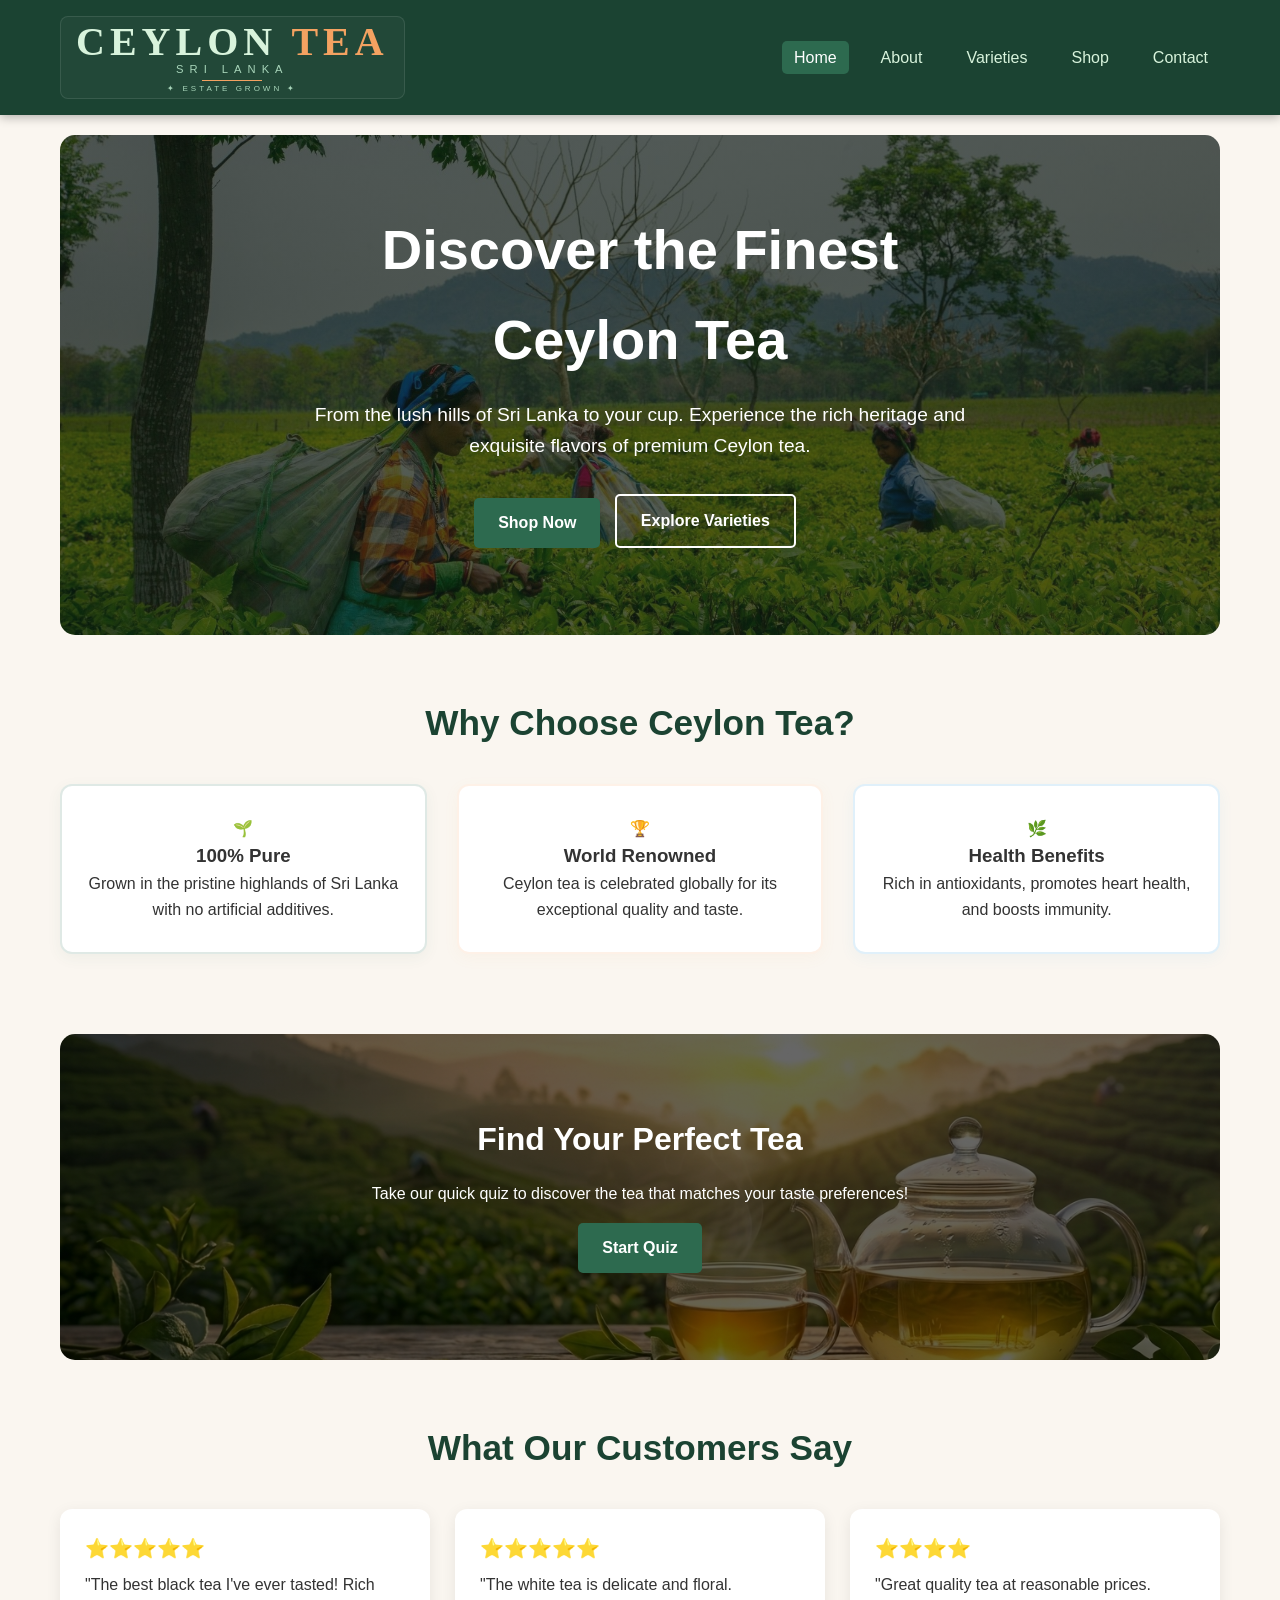
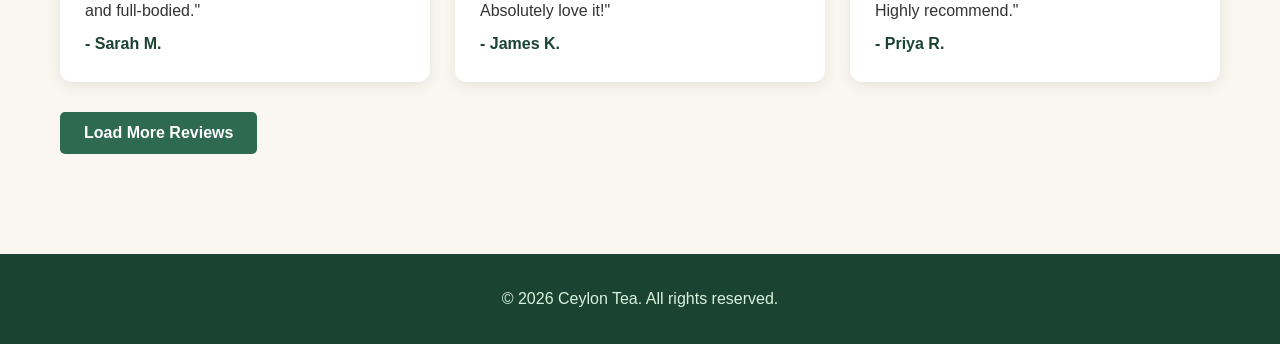
==== index.html @ 25d3103d "Add files via upload" ====
<!doctype html>
<html lang="en">
  <head>
    <meta charset="UTF-8" />
    <meta name="viewport" content="width=device-width, initial-scale=1.0" />
    <title>Ceylon Tea | Taste the Heritage</title>
    <link rel="stylesheet" href="css/style.css" />
  </head>
  <body>
    <header>
      <nav>
        <div class="logo">
          <span class="logo-brand"
            >Ceylon <span class="highlight">Tea</span></span
          >
          <span class="logo-location">Sri Lanka</span>
          <span class="logo-divider"></span>
          <span class="logo-tagline">✦ Estate Grown ✦</span>
        </div>
        <ul>
          <li><a href="index.html" class="active">Home</a></li>
          <li><a href="about.html">About</a></li>
          <li><a href="varieties.html">Varieties</a></li>
          <li><a href="shop.html">Shop</a></li>
          <li><a href="contact.html">Contact</a></li>
        </ul>
        <div class="hamburger" onclick="toggleMenu()">☰</div>
      </nav>
    </header>

    <main>
      <section class="hero">
        <div class="hero-content">
          <h1>Discover the Finest Ceylon Tea</h1>
          <p>
            From the lush hills of Sri Lanka to your cup. Experience the rich
            heritage and exquisite flavors of premium Ceylon tea.
          </p>
          <a href="shop.html" class="btn">Shop Now</a>
          <a href="varieties.html" class="btn btn-secondary"
            >Explore Varieties</a
          >
        </div>
      </section>

      <section class="features">
        <h2>Why Choose Ceylon Tea?</h2>
        <div class="feature-grid">
          <div class="feature-card">
            <span class="emoji">🌱</span>
            <h3>100% Pure</h3>
            <p>
              Grown in the pristine highlands of Sri Lanka with no artificial
              additives.
            </p>
          </div>
          <div class="feature-card">
            <span class="emoji">🏆</span>
            <h3>World Renowned</h3>
            <p>
              Ceylon tea is celebrated globally for its exceptional quality and
              taste.
            </p>
          </div>
          <div class="feature-card">
            <span class="emoji">🌿</span>
            <h3>Health Benefits</h3>
            <p>
              Rich in antioxidants, promotes heart health, and boosts immunity.
            </p>
          </div>
        </div>
      </section>

      <section class="quiz-preview">
        <h2>Find Your Perfect Tea</h2>
        <p>
          Take our quick quiz to discover the tea that matches your taste
          preferences!
        </p>
        <a href="shop.html#quiz" class="btn">Start Quiz</a>
      </section>

      <section class="reviews">
        <h2>What Our Customers Say</h2>
        <div class="review-grid" id="reviewDisplay">
          <div class="review-card">
            <div class="stars">⭐⭐⭐⭐⭐</div>
            <p>"The best black tea I've ever tasted! Rich and full-bodied."</p>
            <h4>- Sarah M.</h4>
          </div>
          <div class="review-card">
            <div class="stars">⭐⭐⭐⭐⭐</div>
            <p>"The white tea is delicate and floral. Absolutely love it!"</p>
            <h4>- James K.</h4>
          </div>
          <div class="review-card">
            <div class="stars">⭐⭐⭐⭐</div>
            <p>"Great quality tea at reasonable prices. Highly recommend."</p>
            <h4>- Priya R.</h4>
          </div>
        </div>
        <button class="btn" onclick="loadMoreReviews()">
          Load More Reviews
        </button>
      </section>
    </main>

    <footer>
      <p>&copy; 2026 Ceylon Tea. All rights reserved.</p>
    </footer>

    <button id="backToTop" title="Back to Top">↑</button>
    <script src="js/script.js"></script>
  </body>
</html>
---- css/style.css ----
/* ===== RESET & BASE ===== */
* { margin: 0; padding: 0; box-sizing: border-box; }
body {
    font-family: 'Segoe UI', Tahoma, Geneva, Verdana, sans-serif;
    line-height: 1.6;
    color: #333;
    background: #faf6f0;
}
a { text-decoration: none; color: #2d6a4f; }
a:hover { color: #1b4332; }
img { max-width: 100%; height: auto; display: block; border-radius: 8px; }

/* ===== HEADER & NAV ===== */
header {
    background: #1b4332;
    color: #fff;
    padding: 1rem 0;
    position: sticky;
    top: 0;
    z-index: 1000;
    box-shadow: 0 2px 10px rgba(0,0,0,0.3);
}
nav {
    display: flex;
    justify-content: space-between;
    align-items: center;
    max-width: 1200px;
    margin: 0 auto;
    padding: 0 20px;
}
nav ul {
    list-style: none;
    display: flex;
}
nav ul li { margin-left: 20px; }
nav ul li a {
    color: #d8f3dc;
    padding: 0.5rem 0.75rem;
    border-radius: 5px;
    transition: background 0.3s;
}
nav ul li a:hover,
nav ul li a.active {
    background: #2d6a4f;
    color: #fff;
}
.hamburger { display: none; font-size: 1.8rem; cursor: pointer; }

/* ===== LOGO ===== */
.logo {
    display: flex;
    flex-direction: column;
    align-items: center;
    text-decoration: none;
    line-height: 1;
    text-align: center;
    padding: 5px 15px;
    border: 1px solid rgba(255,255,255,0.1);
    border-radius: 8px;
    background: rgba(255,255,255,0.03);
}
.logo-brand {
    font-size: 2.5rem;
    font-weight: 900;
    letter-spacing: 5px;
    text-transform: uppercase;
    color: #d8f3dc;
    font-family: 'Georgia', 'Times New Roman', serif;
}
.logo-brand .highlight { color: #f4a261; }
.logo-location {
    font-size: 0.7rem;
    font-weight: 300;
    letter-spacing: 6px;
    text-transform: uppercase;
    color: #a8d5ba;
    margin-top: 2px;
}
.logo-divider {
    display: block;
    width: 60px;
    height: 1px;
    background: #f4a261;
    margin: 5px auto 4px;
}
.logo-tagline {
    font-size: 0.5rem;
    font-weight: 300;
    letter-spacing: 3px;
    text-transform: uppercase;
    color: #a8d5ba;
}

/* ===== BUTTONS ===== */
.btn {
    display: inline-block;
    background: #2d6a4f;
    color: #fff;
    padding: 0.75rem 1.5rem;
    border: none;
    border-radius: 5px;
    cursor: pointer;
    transition: background 0.3s, transform 0.2s;
    font-size: 1rem;
    font-weight: 600;
    position: relative;
    overflow: hidden;
}
.btn:hover { background: #1b4332; transform: translateY(-2px); }
.btn:active::after {
    content: '';
    position: absolute;
    top: 50%;
    left: 50%;
    width: 300px;
    height: 300px;
    background: rgba(255,255,255,0.2);
    border-radius: 50%;
    transform: translate(-50%, -50%);
    transition: width 0.6s, height 0.6s;
}
.btn-secondary {
    background: transparent;
    border: 2px solid #fff;
    color: #fff;
}
.btn-secondary:hover { background: #fff; color: #1b4332; }
.btn-large { padding: 1rem 2.5rem; font-size: 1.2rem; }

/* ===== MAIN CONTENT ===== */
main { max-width: 1200px; margin: 0 auto; padding: 20px; }

/* ===== HERO ===== */
.hero {
    background: linear-gradient(rgba(12, 23, 18, 0.7), rgba(11, 23, 17, 0.7)),
                url('../images/hero-tea.jpg') no-repeat center center/cover;
    color: #fff;
    min-height: 500px;
    display: flex;
    align-items: center;
    justify-content: center;
    text-align: center;
    border-radius: 15px;
    margin-bottom: 40px;
    padding: 40px 20px;
}
.hero-content { max-width: 700px; }
.hero h1 { font-size: 3.5rem; margin-bottom: 1rem; }
.hero p { font-size: 1.2rem; margin-bottom: 2rem; }
.hero .btn { margin: 0 10px 10px 0; }

/* ===== FEATURES ===== */
.features { padding: 20px 0 40px; }
.features h2 { text-align: center; font-size: 2.2rem; margin-bottom: 2rem; color: #1b4332; }
.feature-grid {
    display: grid;
    grid-template-columns: repeat(auto-fit, minmax(250px, 1fr));
    gap: 30px;
}
/* ===== SOFT BORDER COLORS ===== */
.feature-card {
    background: #fff;
    padding: 30px 20px;
    border-radius: 12px;
    box-shadow: 0 4px 15px rgba(0,0,0,0.06);
    text-align: center;
    transition: all 0.3s ease;
    border: 2px solid transparent;
}

.feature-card:nth-child(1) {
    border-color: rgba(45, 106, 79, 0.15);
    box-shadow: 0 4px 15px rgba(45, 106, 79, 0.06);
}

.feature-card:nth-child(2) {
    border-color: rgba(244, 162, 97, 0.15);
    box-shadow: 0 4px 15px rgba(244, 162, 97, 0.06);
}

.feature-card:nth-child(3) {
    border-color: rgba(52, 152, 219, 0.15);
    box-shadow: 0 4px 15px rgba(52, 152, 219, 0.06);
}

.feature-card:hover {
    transform: translateY(-8px);
    box-shadow: 0 8px 30px rgba(0,0,0,0.12);
    border-color: transparent;
}

.feature-card:nth-child(1):hover {
    border-color: #2d6a4f;
    box-shadow: 0 8px 30px rgba(45, 106, 79, 0.15);
}

.feature-card:nth-child(2):hover {
    border-color: #f4a261;
    box-shadow: 0 8px 30px rgba(244, 162, 97, 0.15);
}

.feature-card:nth-child(3):hover {
    border-color: #3498db;
    box-shadow: 0 8px 30px rgba(52, 152, 219, 0.15);
}
/* ===== QUIZ PREVIEW ===== */
.quiz-preview {
    background: linear-gradient(rgba(0,0,0,0.6), rgba(0,0,0,0.6)),
                url('../images/poster.jpg') no-repeat center center/cover;
    color: #fff;
    padding: 80px 40px;
    border-radius: 15px;
    text-align: center;
    margin: 40px 0;
}
.quiz-preview h2 { font-size: 2rem; margin-bottom: 1rem; }
.quiz-preview .btn { margin-top: 1rem; }

/* ===== REVIEWS ===== */
.reviews { padding: 20px 0 40px; }
.reviews h2 { text-align: center; font-size: 2.2rem; margin-bottom: 2rem; color: #1b4332; }
.review-grid {
    display: grid;
    grid-template-columns: repeat(auto-fit, minmax(280px, 1fr));
    gap: 25px;
    margin-bottom: 30px;
}
.review-card {
    background: #fff;
    padding: 25px;
    border-radius: 12px;
    box-shadow: 0 4px 15px rgba(0,0,0,0.08);
}
.review-card .stars { color: #f4a261; font-size: 1.2rem; margin-bottom: 0.5rem; }
.review-card h4 { color: #1b4332; margin-top: 0.5rem; }

/* ===== PAGE HEADER ===== */
.page-header {
    background: linear-gradient(135deg, #1b4332, #2d6a4f);
    color: #fff;
    padding: 50px 30px;
    text-align: center;
    border-radius: 15px;
    margin-bottom: 40px;
}
.page-header h1 { font-size: 2.8rem; margin-bottom: 0.5rem; }

/* ===== ABOUT ===== */
.about-content {
    display: grid;
    grid-template-columns: 1fr 1fr;
    gap: 40px;
    align-items: center;
}
.about-text h2 { color: #1b4332; margin-top: 1.5rem; margin-bottom: 0.5rem; }
.about-text ul { padding-left: 20px; margin: 1rem 0; }
.about-text ul li { margin-bottom: 0.5rem; }

/* ===== VARIETIES ===== */
.varieties-grid {
    display: grid;
    grid-template-columns: repeat(auto-fit, minmax(250px, 1fr));
    gap: 30px;
}
.variety-card {
    background: #fff;
    padding: 25px;
    border-radius: 12px;
    box-shadow: 0 4px 15px rgba(0,0,0,0.08);
    text-align: center;
    transition: transform 0.3s;
}
.variety-card:hover { transform: translateY(-10px) scale(1.02); box-shadow: 0 8px 30px rgba(0,0,0,0.15); }
.variety-card img {
    display: block;
    margin: 0 auto 15px;
    max-width: 100%;
    height: 200px;
    object-fit: cover;
    border-radius: 8px;
}
.variety-card h2 { color: #1b4332; font-size: 1.5rem; }
.variety-card .origin { font-style: italic; color: #666; font-size: 0.9rem; }
.variety-card .description { margin: 0.5rem 0; }
.flavor-profile {
    display: flex;
    justify-content: center;
    gap: 10px;
    flex-wrap: wrap;
    margin: 10px 0;
}
.flavor-profile span {
    background: #e9f5f1;
    padding: 4px 12px;
    border-radius: 20px;
    font-size: 0.85rem;
    color: #1b4332;
}
.variety-card .price { font-size: 1.3rem; font-weight: bold; color: #2d6a4f; margin: 10px 0; }

/* ===== SHOP ===== */
.shop-container {
    display: grid;
    grid-template-columns: 1fr 1fr;
    gap: 40px;
}
.order-form {
    background: #fff;
    padding: 30px;
    border-radius: 12px;
    box-shadow: 0 4px 15px rgba(0,0,0,0.08);
}
.form-group { margin-bottom: 1.2rem; }
.form-group label { display: block; font-weight: 600; margin-bottom: 0.3rem; color: #1b4332; }
.form-group input,
.form-group select,
.form-group textarea {
    width: 100%;
    padding: 10px 12px;
    border: 2px solid #ddd;
    border-radius: 8px;
    font-size: 1rem;
    transition: border-color 0.3s;
}
.form-group input:focus,
.form-group select:focus,
.form-group textarea:focus {
    outline: none;
    border-color: #2d6a4f;
}
.form-group label input[type="checkbox"] {
    display: inline-block;
    width: 18px;
    height: 18px;
    margin-right: 8px;
    vertical-align: middle;
}
.form-group label span { vertical-align: middle; }

/* Order Items */
.form-section { margin-bottom: 25px; padding-bottom: 20px; border-bottom: 1px solid #eee; }
.form-section h3 { color: #1b4332; margin-bottom: 15px; font-size: 1.2rem; }
.section-note { color: #666; font-size: 0.9rem; margin-bottom: 15px; }
.order-item {
    background: #f8f5f0;
    padding: 15px;
    border-radius: 8px;
    margin-bottom: 12px;
    border-left: 4px solid #2d6a4f;
    transition: all 0.3s ease;
}
.item-row {
    display: grid;
    grid-template-columns: 2fr 1fr auto;
    gap: 15px;
    align-items: end;
}
.item-select select {
    width: 100%;
    padding: 8px 12px;
    border: 2px solid #ddd;
    border-radius: 6px;
    font-size: 0.95rem;
    background: #fff;
}
.item-quantity { width: 80px; }
.item-quantity input {
    width: 100%;
    padding: 8px 10px;
    border: 2px solid #ddd;
    border-radius: 6px;
    font-size: 0.95rem;
    text-align: center;
}
.remove-btn {
    background: #e74c3c;
    color: #fff;
    border: none;
    border-radius: 6px;
    padding: 8px 14px;
    cursor: pointer;
    transition: background 0.3s;
}
.remove-btn:hover:not(:disabled) { background: #c0392b; }
.remove-btn:disabled { opacity: 0.3; cursor: not-allowed; }
.item-subtotal { text-align: right; font-weight: bold; color: #2d6a4f; margin-top: 5px; }
.add-item-btn {
    margin-top: 10px;
    background: #2d6a4f;
    color: #fff;
    padding: 10px 20px;
    border: none;
    border-radius: 6px;
    cursor: pointer;
    transition: all 0.3s;
}
.add-item-btn:hover { background: #1b4332; transform: scale(1.02); }

/* Price Breakdown */
.price-breakdown {
    background: #e9f5f1;
    padding: 20px;
    border-radius: 8px;
    margin: 20px 0;
}
.price-breakdown h3 { color: #1b4332; margin-bottom: 0.5rem; }
.price-breakdown p { display: flex; justify-content: space-between; padding: 5px 0; }
.price-breakdown h4 {
    display: flex;
    justify-content: space-between;
    font-size: 1.2rem;
    color: #1b4332;
    border-top: 2px solid #2d6a4f;
    padding-top: 10px;
    margin-top: 5px;
}
.summary-item {
    display: flex;
    justify-content: space-between;
    padding: 6px 0;
    font-size: 0.95rem;
    border-bottom: 1px dashed #eee;
}
.summary-item .item-price { color: #2d6a4f; font-weight: 600; }
.summary-divider { border-top: 2px solid #ddd; margin: 10px 0; }

/* Order Confirmation */
.order-confirmation {
    background: #d8f3dc;
    padding: 30px;
    border-radius: 12px;
    text-align: center;
    margin-top: 20px;
}
.order-confirmation h2 { color: #1b4332; }

/* ===== TEA FINDER QUIZ ===== */
.tea-finder {
    background: #fff;
    padding: 30px;
    border-radius: 12px;
    box-shadow: 0 4px 15px rgba(0,0,0,0.08);
}
.quiz-container { margin-top: 20px; }
.quiz-options { display: flex; flex-direction: column; gap: 10px; margin-top: 15px; }
.quiz-option {
    background: #e9f5f1;
    border: 2px solid #2d6a4f;
    padding: 12px 20px;
    border-radius: 8px;
    cursor: pointer;
    font-size: 1rem;
    transition: background 0.3s;
}
.quiz-option:hover { background: #2d6a4f; color: #fff; }
.quiz-recommendation {
    background: #d8f3dc;
    padding: 20px;
    border-radius: 8px;
    margin: 15px 0;
}

/* ===== CART NOTIFICATION ===== */
.cart-notification {
    position: fixed;
    bottom: 20px;
    right: 20px;
    background: #1b4332;
    color: #fff;
    padding: 15px 25px;
    border-radius: 8px;
    opacity: 0;
    transform: translateY(100px);
    transition: all 0.5s;
    z-index: 999;
}
.cart-notification.show { opacity: 1; transform: translateY(0); }

/* ===== CONTACT ===== */
.contact-content {
    display: grid;
    grid-template-columns: 2fr 1fr;
    gap: 40px;
}
.contact-form {
    background: #fff;
    padding: 30px;
    border-radius: 12px;
    box-shadow: 0 4px 15px rgba(0,0,0,0.08);
}
.contact-info {
    background: #fff;
    padding: 30px;
    border-radius: 12px;
    box-shadow: 0 4px 15px rgba(0,0,0,0.08);
}
.contact-info p { margin-bottom: 1rem; line-height: 1.8; }
#contactFeedback { margin-top: 1rem; padding: 10px; border-radius: 5px; }
.success { background: #d8f3dc; color: #1b4332; border: 2px solid #2d6a4f; }
.error { background: #f8d7da; color: #721c24; border: 2px solid #f5c6cb; }

/* ===== BACK TO TOP ===== */
#backToTop {
    position: fixed;
    bottom: 30px;
    right: 30px;
    background: #2d6a4f;
    color: #fff;
    border: none;
    border-radius: 50%;
    width: 55px;
    height: 55px;
    font-size: 1.8rem;
    cursor: pointer;
    display: none;
    box-shadow: 0 4px 20px rgba(0,0,0,0.3);
    z-index: 9999;
    transition: all 0.3s;
}
#backToTop:hover { background: #1b4332; transform: translateY(-5px) scale(1.05); }

/* ===== FOOTER ===== */
footer {
    background: #1b4332;
    color: #d8f3dc;
    text-align: center;
    padding: 2rem 0;
    margin-top: 40px;
}

/* ===== RESPONSIVE ===== */
@media (max-width: 1024px) {
    .shop-container { grid-template-columns: 1fr; }
}
@media (max-width: 768px) {
    nav ul {
        position: fixed;
        top: 0;
        right: -280px;
        width: 280px;
        height: 100%;
        background: #1b4332;
        flex-direction: column;
        padding: 80px 30px 30px;
        z-index: 999;
        display: flex !important;
        box-shadow: -5px 0 20px rgba(0,0,0,0.3);
        transition: right 0.3s;
    }
    nav ul.show { right: 0; }
    nav ul::before {
        content: '✕';
        position: absolute;
        top: 20px;
        right: 20px;
        font-size: 1.8rem;
        color: #fff;
        cursor: pointer;
    }
    nav ul li { margin: 10px 0; }
    .hamburger { display: block; z-index: 1000; }
    .hero h1 { font-size: 2.2rem; }
    .about-content,
    .contact-content { grid-template-columns: 1fr; }
    .page-header h1 { font-size: 2rem; }
    .varieties-grid { grid-template-columns: 1fr 1fr; }
    .item-row { grid-template-columns: 1fr 1fr; gap: 10px; }
    .item-remove { grid-column: span 2; justify-content: flex-end; }
    .item-quantity { width: 100%; }
    #backToTop { width: 45px; height: 45px; font-size: 1.3rem; bottom: 20px; right: 20px; }
}
@media (max-width: 480px) {
    .varieties-grid { grid-template-columns: 1fr; }
    .hero h1 { font-size: 1.8rem; }
    .hero .btn { display: block; margin: 10px auto; }
    .feature-grid { grid-template-columns: 1fr; }
}
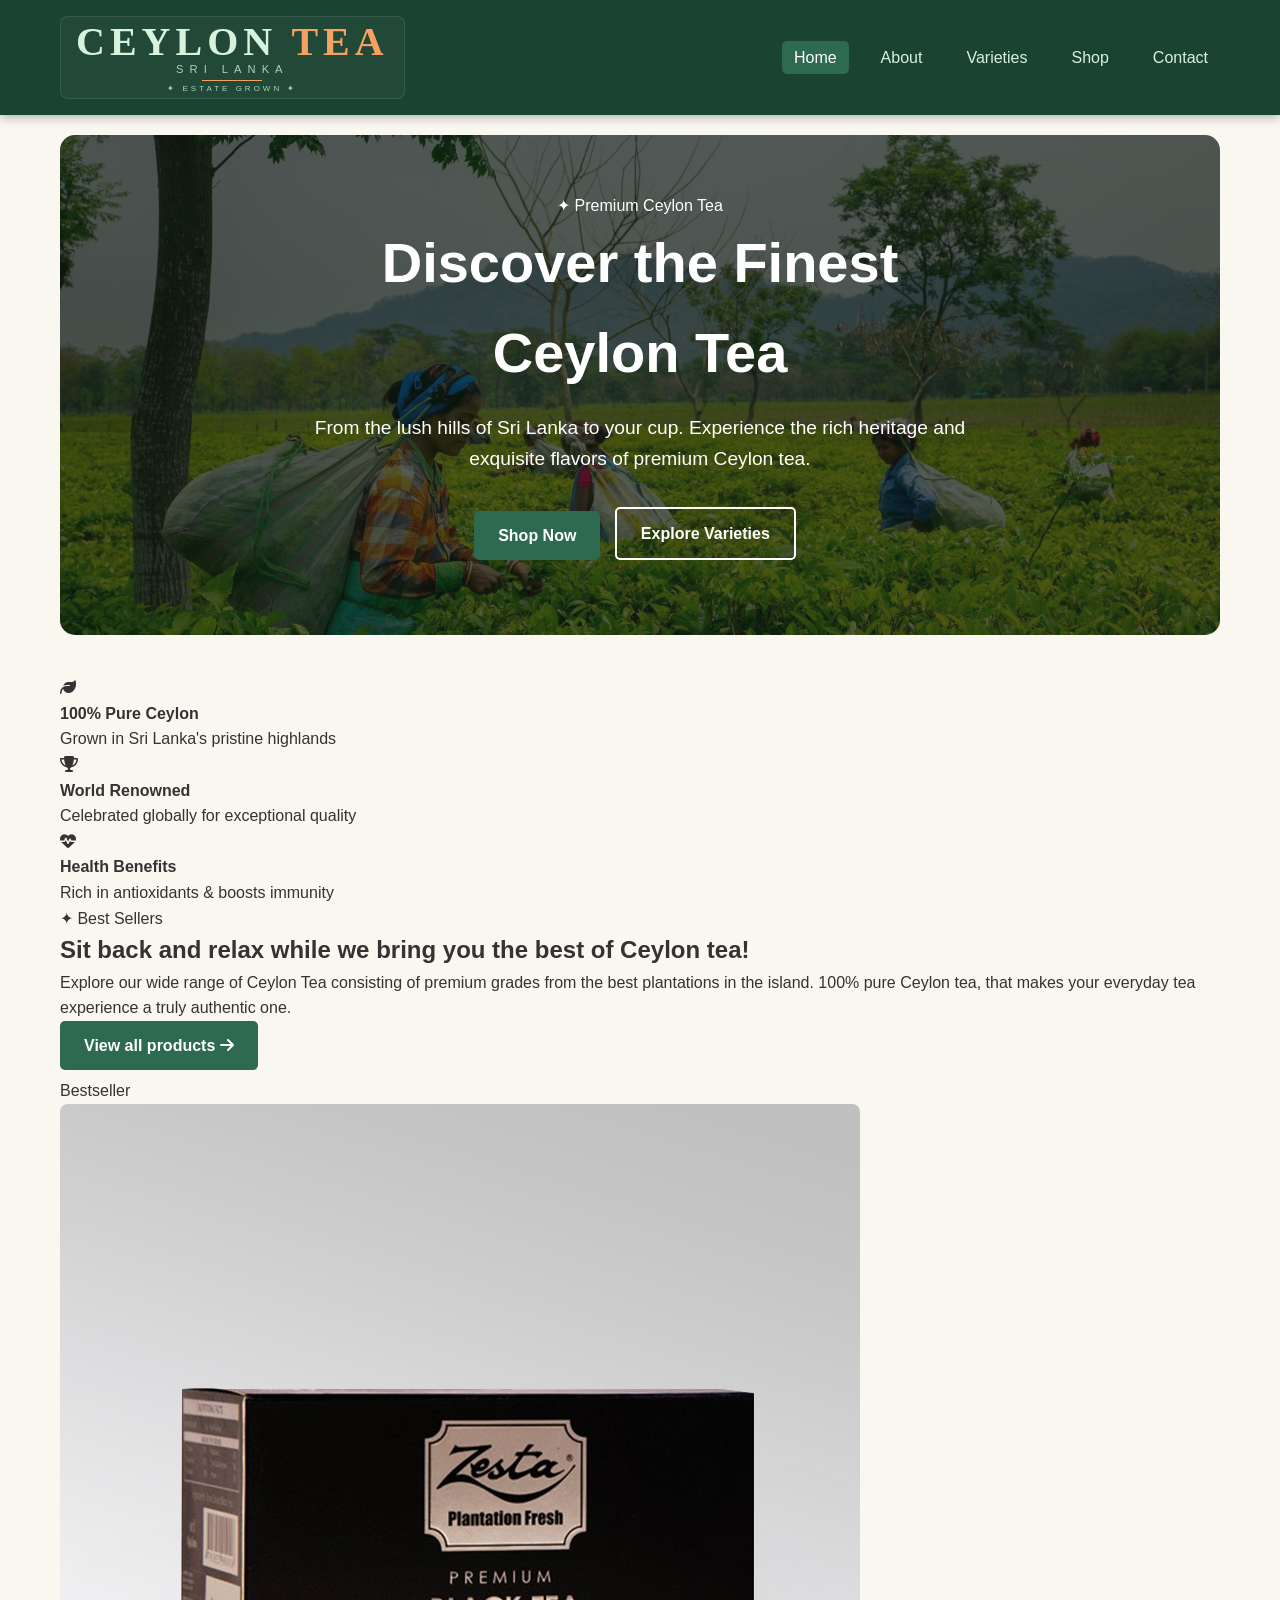
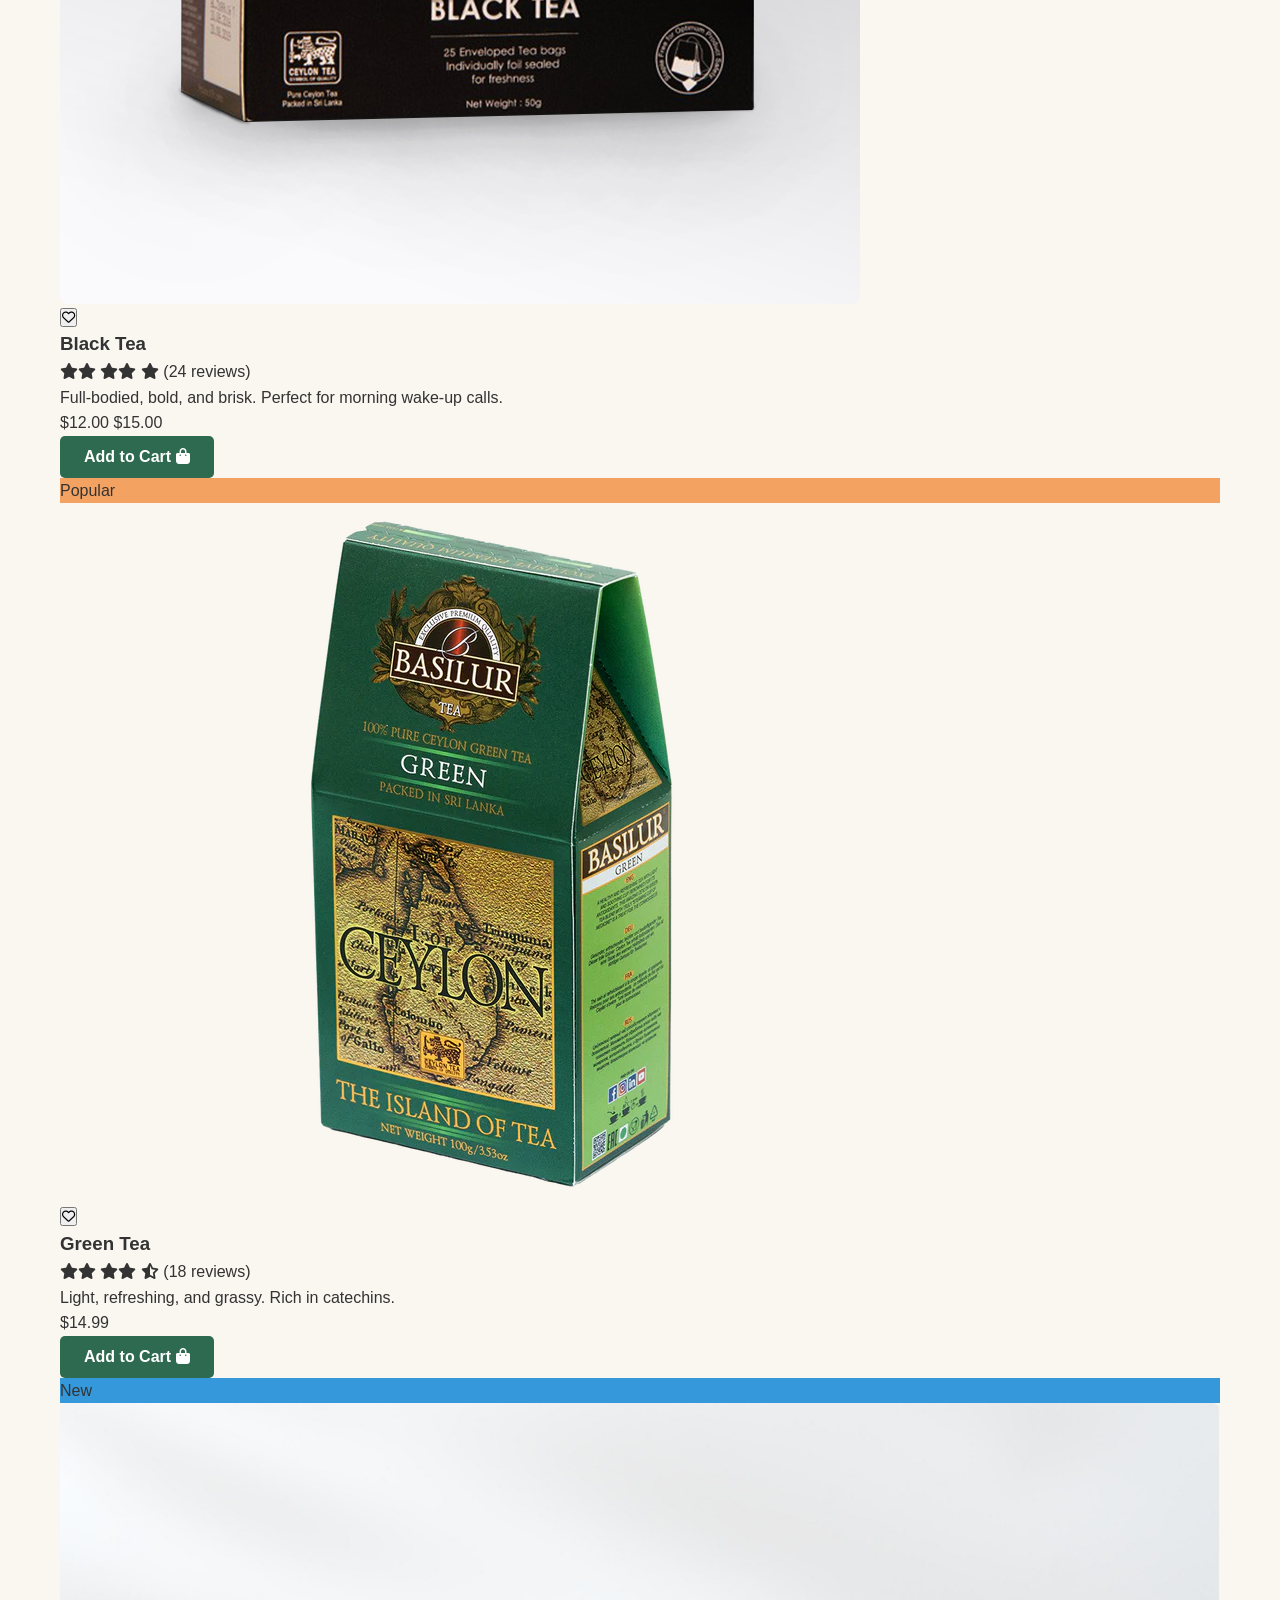
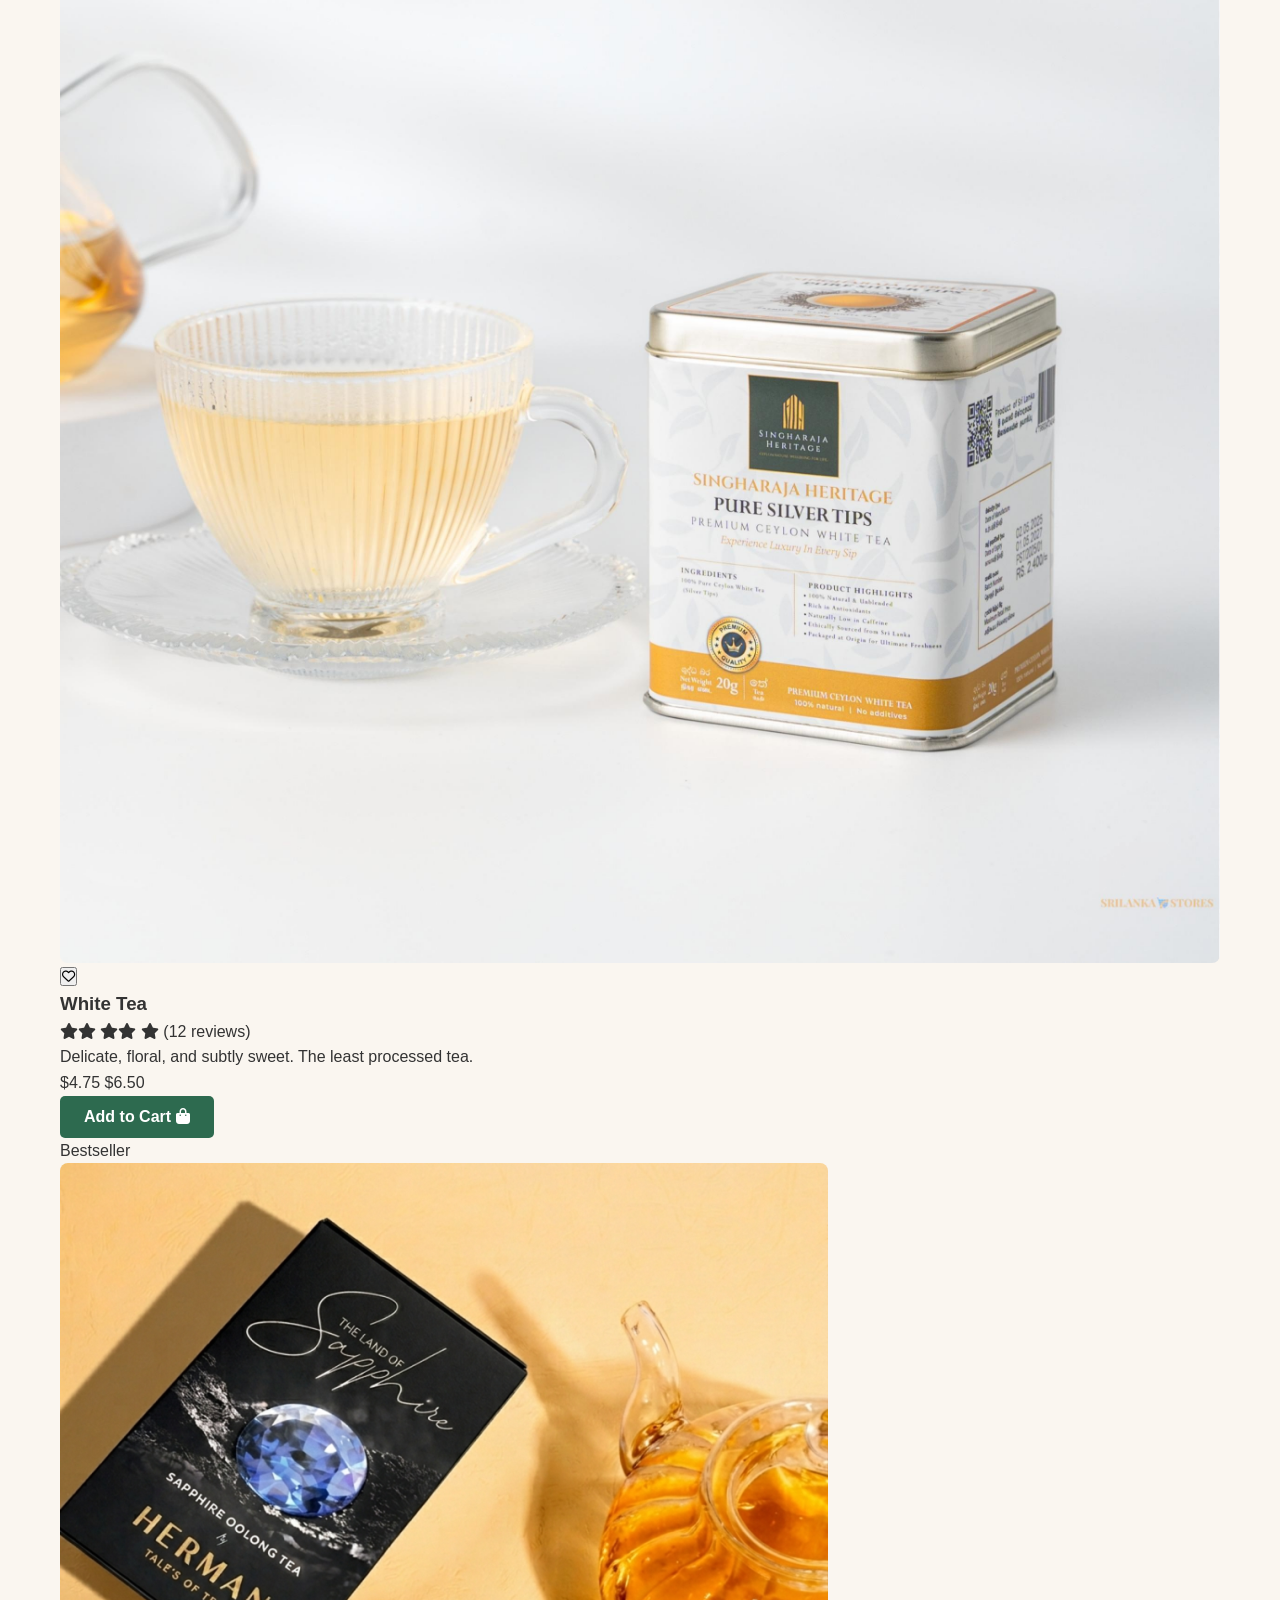
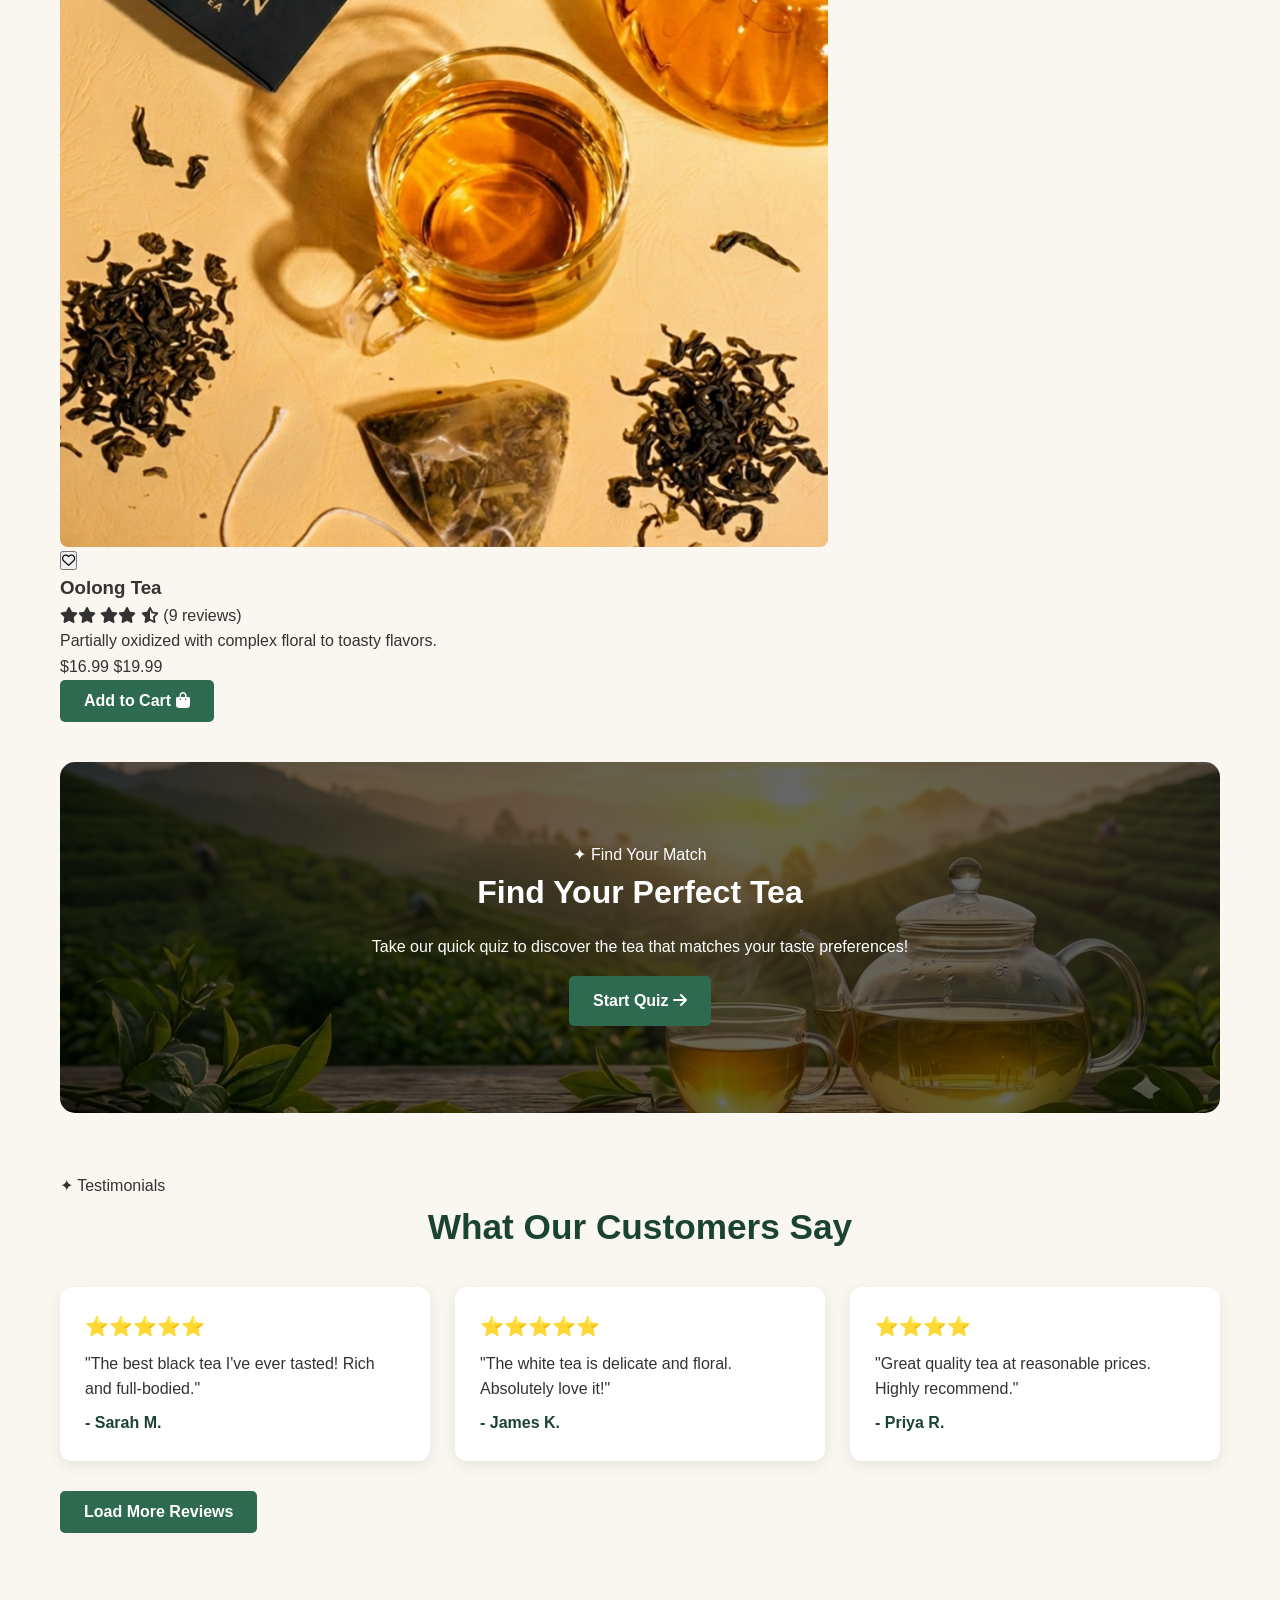
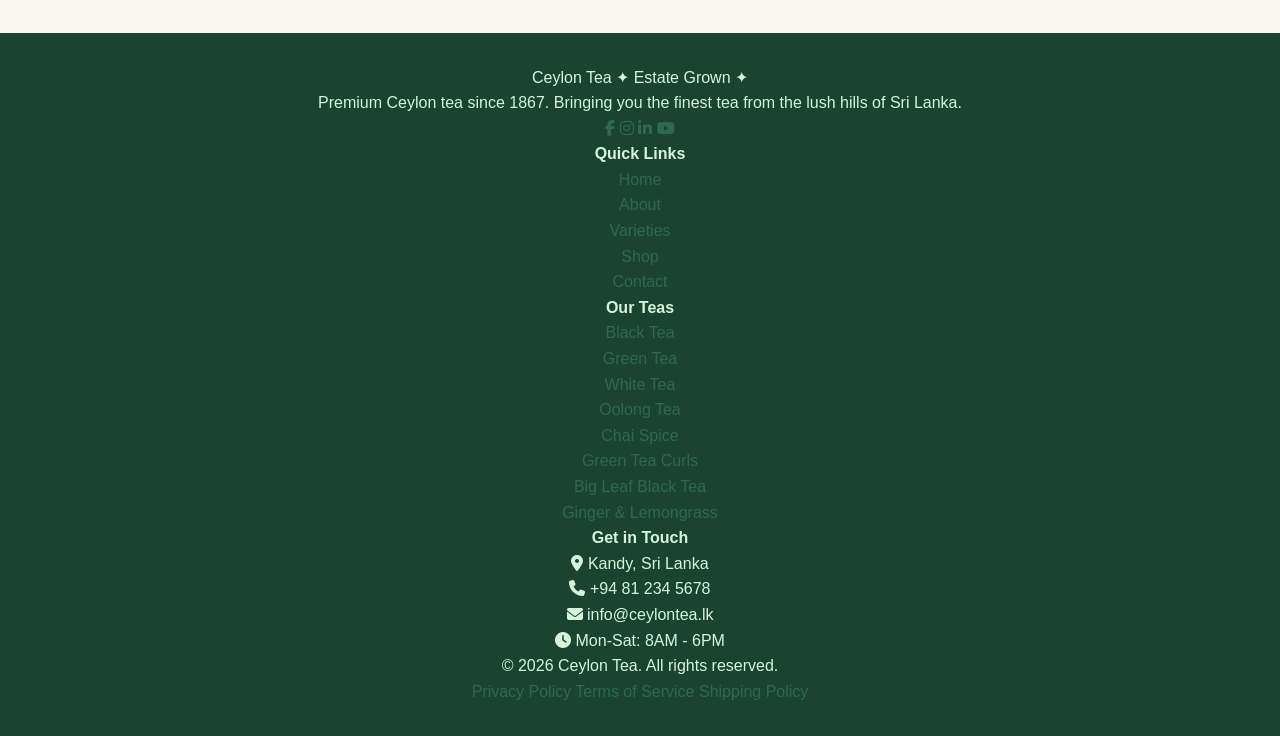
==== commit 7209a36e: "Refactor index.html for improved SEO and structure Updated HTML structure and added meta tags for SE" ====
--- a/index.html
+++ b/index.html
@@ -1,116 +1,269 @@
-<!doctype html>
+<!DOCTYPE html>
 <html lang="en">
-  <head>
-    <meta charset="UTF-8" />
-    <meta name="viewport" content="width=device-width, initial-scale=1.0" />
+<head>
+    <meta charset="UTF-8">
+    <meta name="viewport" content="width=device-width, initial-scale=1.0">
     <title>Ceylon Tea | Taste the Heritage</title>
-    <link rel="stylesheet" href="css/style.css" />
-  </head>
-  <body>
+    <meta name="description" content="Discover the finest Ceylon tea from Sri Lanka. Premium tea heritage website.">
+    <link rel="stylesheet" href="css/style.css">
+    <link rel="stylesheet" href="https://cdnjs.cloudflare.com/ajax/libs/font-awesome/6.5.0/css/all.min.css">
+    <link rel="icon" type="image/png" href="/favicon/favicon-96x96.png" sizes="96x96" />
+    <link rel="icon" type="image/svg+xml" href="/favicon/favicon.svg" />
+    <link rel="shortcut icon" href="/favicon/favicon.ico" />
+    <link rel="apple-touch-icon" sizes="180x180" href="/favicon/apple-touch-icon.png" />
+    <link rel="manifest" href="/favicon/site.webmanifest" />
+</head>
+<body>
     <header>
-      <nav>
-        <div class="logo">
-          <span class="logo-brand"
-            >Ceylon <span class="highlight">Tea</span></span
-          >
-          <span class="logo-location">Sri Lanka</span>
-          <span class="logo-divider"></span>
-          <span class="logo-tagline">✦ Estate Grown ✦</span>
+        <nav>
+            <div class="logo">
+                <span class="logo-brand">Ceylon <span class="highlight">Tea</span></span>
+                <span class="logo-location">Sri Lanka</span>
+                <span class="logo-divider"></span>
+                <span class="logo-tagline">✦ Estate Grown ✦</span>
+            </div>
+            <ul>
+                <li><a href="index.html" class="active">Home</a></li>
+                <li><a href="about.html">About</a></li>
+                <li><a href="varieties.html">Varieties</a></li>
+                <li><a href="shop.html">Shop</a></li>
+                <li><a href="contact.html">Contact</a></li>
+            </ul>
+            <div class="hamburger" onclick="toggleMenu()">☰</div>
+        </nav>
+    </header>
+
+    <main>
+        <section class="hero">
+            <div class="hero-content">
+                <span class="hero-badge">✦ Premium Ceylon Tea</span>
+                <h1>Discover the Finest Ceylon Tea</h1>
+                <p>From the lush hills of Sri Lanka to your cup. Experience the rich heritage and exquisite flavors of premium Ceylon tea.</p>
+                <div class="hero-buttons">
+                    <a href="shop.html" class="btn">Shop Now</a>
+                    <a href="varieties.html" class="btn btn-secondary">Explore Varieties</a>
+                </div>
+            </div>
+        </section>
+
+        <section class="features-banner">
+            <div class="feature-item">
+                <i class="fas fa-leaf"></i>
+                <h4>100% Pure Ceylon</h4>
+                <p>Grown in Sri Lanka's pristine highlands</p>
+            </div>
+            <div class="feature-item">
+                <i class="fas fa-trophy"></i>
+                <h4>World Renowned</h4>
+                <p>Celebrated globally for exceptional quality</p>
+            </div>
+            <div class="feature-item">
+                <i class="fas fa-heartbeat"></i>
+                <h4>Health Benefits</h4>
+                <p>Rich in antioxidants & boosts immunity</p>
+            </div>
+        </section>
+
+        <section class="best-sellers">
+            <div class="section-header">
+                <span class="section-tag">✦ Best Sellers</span>
+                <h2>Sit back and relax while we bring you the best of Ceylon tea!</h2>
+                <p>Explore our wide range of Ceylon Tea consisting of premium grades from the best plantations in the island. 100% pure Ceylon tea, that makes your everyday tea experience a truly authentic one.</p>
+                <a href="varieties.html" class="btn btn-outline">View all products <i class="fas fa-arrow-right"></i></a>
+            </div>
+
+            <div class="products-grid">
+                <div class="product-card">
+                    <div class="product-badge">Bestseller</div>
+                    <div class="product-image">
+                        <img src="images/black-tea.jpg" alt="Black Tea">
+                        <button class="product-wishlist" onclick="addToWishlist('Black Tea')"><i class="far fa-heart"></i></button>
+                    </div>
+                    <div class="product-info">
+                        <h3>Black Tea</h3>
+                        <div class="product-rating">
+                            <i class="fas fa-star"></i><i class="fas fa-star"></i>
+                            <i class="fas fa-star"></i><i class="fas fa-star"></i>
+                            <i class="fas fa-star"></i>
+                            <span>(24 reviews)</span>
+                        </div>
+                        <p class="product-desc">Full-bodied, bold, and brisk. Perfect for morning wake-up calls.</p>
+                        <div class="product-price">
+                            <span class="price">$12.00</span>
+                            <span class="price-old">$15.00</span>
+                        </div>
+                        <button class="btn btn-product" onclick="addToCart('Black Tea', 12.00, this)">Add to Cart <i class="fas fa-shopping-bag"></i></button>
+                    </div>
+                </div>
+
+                <div class="product-card">
+                    <div class="product-badge" style="background:#f4a261;">Popular</div>
+                    <div class="product-image">
+                        <img src="images/green-tea.jpg" alt="Green Tea">
+                        <button class="product-wishlist" onclick="addToWishlist('Green Tea')"><i class="far fa-heart"></i></button>
+                    </div>
+                    <div class="product-info">
+                        <h3>Green Tea</h3>
+                        <div class="product-rating">
+                            <i class="fas fa-star"></i><i class="fas fa-star"></i>
+                            <i class="fas fa-star"></i><i class="fas fa-star"></i>
+                            <i class="fas fa-star-half-alt"></i>
+                            <span>(18 reviews)</span>
+                        </div>
+                        <p class="product-desc">Light, refreshing, and grassy. Rich in catechins.</p>
+                        <div class="product-price">
+                            <span class="price">$14.99</span>
+                        </div>
+                        <button class="btn btn-product" onclick="addToCart('Green Tea', 14.99, this)">Add to Cart <i class="fas fa-shopping-bag"></i></button>
+                    </div>
+                </div>
+
+                <div class="product-card">
+                    <div class="product-badge" style="background:#3498db;">New</div>
+                    <div class="product-image">
+                        <img src="images/white-tea.jpg" alt="White Tea">
+                        <button class="product-wishlist" onclick="addToWishlist('White Tea')"><i class="far fa-heart"></i></button>
+                    </div>
+                    <div class="product-info">
+                        <h3>White Tea</h3>
+                        <div class="product-rating">
+                            <i class="fas fa-star"></i><i class="fas fa-star"></i>
+                            <i class="fas fa-star"></i><i class="fas fa-star"></i>
+                            <i class="fas fa-star"></i>
+                            <span>(12 reviews)</span>
+                        </div>
+                        <p class="product-desc">Delicate, floral, and subtly sweet. The least processed tea.</p>
+                        <div class="product-price">
+                            <span class="price">$4.75</span>
+                            <span class="price-old">$6.50</span>
+                        </div>
+                        <button class="btn btn-product" onclick="addToCart('White Tea', 4.75, this)">Add to Cart <i class="fas fa-shopping-bag"></i></button>
+                    </div>
+                </div>
+
+                <div class="product-card">
+                    <div class="product-badge">Bestseller</div>
+                    <div class="product-image">
+                        <img src="images/oolong-tea.jpg" alt="Oolong Tea">
+                        <button class="product-wishlist" onclick="addToWishlist('Oolong Tea')"><i class="far fa-heart"></i></button>
+                    </div>
+                    <div class="product-info">
+                        <h3>Oolong Tea</h3>
+                        <div class="product-rating">
+                            <i class="fas fa-star"></i><i class="fas fa-star"></i>
+                            <i class="fas fa-star"></i><i class="fas fa-star"></i>
+                            <i class="fas fa-star-half-alt"></i>
+                            <span>(9 reviews)</span>
+                        </div>
+                        <p class="product-desc">Partially oxidized with complex floral to toasty flavors.</p>
+                        <div class="product-price">
+                            <span class="price">$16.99</span>
+                            <span class="price-old">$19.99</span>
+                        </div>
+                        <button class="btn btn-product" onclick="addToCart('Oolong Tea', 16.99, this)">Add to Cart <i class="fas fa-shopping-bag"></i></button>
+                    </div>
+                </div>
+            </div>
+        </section>
+
+        <section class="quiz-preview">
+            <div class="quiz-content">
+                <span class="quiz-tag">✦ Find Your Match</span>
+                <h2>Find Your Perfect Tea</h2>
+                <p>Take our quick quiz to discover the tea that matches your taste preferences!</p>
+                <a href="shop.html#quiz" class="btn">Start Quiz <i class="fas fa-arrow-right"></i></a>
+            </div>
+        </section>
+
+        <section class="reviews">
+            <div class="section-header">
+                <span class="section-tag">✦ Testimonials</span>
+                <h2>What Our Customers Say</h2>
+            </div>
+            <div class="review-grid" id="reviewDisplay">
+                <div class="review-card">
+                    <div class="stars">⭐⭐⭐⭐⭐</div>
+                    <p>"The best black tea I've ever tasted! Rich and full-bodied."</p>
+                    <h4>- Sarah M.</h4>
+                </div>
+                <div class="review-card">
+                    <div class="stars">⭐⭐⭐⭐⭐</div>
+                    <p>"The white tea is delicate and floral. Absolutely love it!"</p>
+                    <h4>- James K.</h4>
+                </div>
+                <div class="review-card">
+                    <div class="stars">⭐⭐⭐⭐</div>
+                    <p>"Great quality tea at reasonable prices. Highly recommend."</p>
+                    <h4>- Priya R.</h4>
+                </div>
+            </div>
+            <div class="reviews-cta">
+                <button class="btn" onclick="loadMoreReviews()">Load More Reviews</button>
+            </div>
+        </section>
+    </main>
+
+    <footer class="main-footer">
+        <div class="footer-container">
+            <div class="footer-col">
+                <div class="footer-logo">
+                    <span class="footer-brand">Ceylon <span class="highlight">Tea</span></span>
+                    <span class="footer-tagline">✦ Estate Grown ✦</span>
+                </div>
+                <p class="footer-description">Premium Ceylon tea since 1867. Bringing you the finest tea from the lush hills of Sri Lanka.</p>
+                <div class="footer-social">
+                    <a href="#" class="social-link" aria-label="Facebook"><i class="fab fa-facebook-f"></i></a>
+                    <a href="#" class="social-link" aria-label="Instagram"><i class="fab fa-instagram"></i></a>
+                    <a href="#" class="social-link" aria-label="LinkedIn"><i class="fab fa-linkedin-in"></i></a>
+                    <a href="#" class="social-link" aria-label="YouTube"><i class="fab fa-youtube"></i></a>
+                </div>
+            </div>
+            <div class="footer-col">
+                <h4>Quick Links</h4>
+                <ul>
+                    <li><a href="index.html">Home</a></li>
+                    <li><a href="about.html">About</a></li>
+                    <li><a href="varieties.html">Varieties</a></li>
+                    <li><a href="shop.html">Shop</a></li>
+                    <li><a href="contact.html">Contact</a></li>
+                </ul>
+            </div>
+            <div class="footer-col">
+                <h4>Our Teas</h4>
+                <ul>
+                    <li><a href="varieties.html">Black Tea</a></li>
+                    <li><a href="varieties.html">Green Tea</a></li>
+                    <li><a href="varieties.html">White Tea</a></li>
+                    <li><a href="varieties.html">Oolong Tea</a></li>
+                    <li><a href="varieties.html">Chai Spice</a></li>
+                    <li><a href="varieties.html">Green Tea Curls</a></li>
+                    <li><a href="varieties.html">Big Leaf Black Tea</a></li>
+                    <li><a href="varieties.html">Ginger & Lemongrass</a></li>
+                </ul>
+            </div>
+            <div class="footer-col">
+                <h4>Get in Touch</h4>
+                <ul class="footer-contact">
+                    <li><i class="fas fa-map-marker-alt"></i> Kandy, Sri Lanka</li>
+                    <li><i class="fas fa-phone"></i> +94 81 234 5678</li>
+                    <li><i class="fas fa-envelope"></i> info@ceylontea.lk</li>
+                    <li><i class="fas fa-clock"></i> Mon-Sat: 8AM - 6PM</li>
+                </ul>
+            </div>
         </div>
-        <ul>
-          <li><a href="index.html" class="active">Home</a></li>
-          <li><a href="about.html">About</a></li>
-          <li><a href="varieties.html">Varieties</a></li>
-          <li><a href="shop.html">Shop</a></li>
-          <li><a href="contact.html">Contact</a></li>
-        </ul>
-        <div class="hamburger" onclick="toggleMenu()">☰</div>
-      </nav>
-    </header>
-
-    <main>
-      <section class="hero">
-        <div class="hero-content">
-          <h1>Discover the Finest Ceylon Tea</h1>
-          <p>
-            From the lush hills of Sri Lanka to your cup. Experience the rich
-            heritage and exquisite flavors of premium Ceylon tea.
-          </p>
-          <a href="shop.html" class="btn">Shop Now</a>
-          <a href="varieties.html" class="btn btn-secondary"
-            >Explore Varieties</a
-          >
+        <div class="footer-bottom">
+            <div class="footer-bottom-container">
+                <p>&copy; 2026 Ceylon Tea. All rights reserved.</p>
+                <div class="footer-bottom-links">
+                    <a href="#">Privacy Policy</a>
+                    <a href="#">Terms of Service</a>
+                    <a href="#">Shipping Policy</a>
+                </div>
+            </div>
         </div>
-      </section>
-
-      <section class="features">
-        <h2>Why Choose Ceylon Tea?</h2>
-        <div class="feature-grid">
-          <div class="feature-card">
-            <span class="emoji">🌱</span>
-            <h3>100% Pure</h3>
-            <p>
-              Grown in the pristine highlands of Sri Lanka with no artificial
-              additives.
-            </p>
-          </div>
-          <div class="feature-card">
-            <span class="emoji">🏆</span>
-            <h3>World Renowned</h3>
-            <p>
-              Ceylon tea is celebrated globally for its exceptional quality and
-              taste.
-            </p>
-          </div>
-          <div class="feature-card">
-            <span class="emoji">🌿</span>
-            <h3>Health Benefits</h3>
-            <p>
-              Rich in antioxidants, promotes heart health, and boosts immunity.
-            </p>
-          </div>
-        </div>
-      </section>
-
-      <section class="quiz-preview">
-        <h2>Find Your Perfect Tea</h2>
-        <p>
-          Take our quick quiz to discover the tea that matches your taste
-          preferences!
-        </p>
-        <a href="shop.html#quiz" class="btn">Start Quiz</a>
-      </section>
-
-      <section class="reviews">
-        <h2>What Our Customers Say</h2>
-        <div class="review-grid" id="reviewDisplay">
-          <div class="review-card">
-            <div class="stars">⭐⭐⭐⭐⭐</div>
-            <p>"The best black tea I've ever tasted! Rich and full-bodied."</p>
-            <h4>- Sarah M.</h4>
-          </div>
-          <div class="review-card">
-            <div class="stars">⭐⭐⭐⭐⭐</div>
-            <p>"The white tea is delicate and floral. Absolutely love it!"</p>
-            <h4>- James K.</h4>
-          </div>
-          <div class="review-card">
-            <div class="stars">⭐⭐⭐⭐</div>
-            <p>"Great quality tea at reasonable prices. Highly recommend."</p>
-            <h4>- Priya R.</h4>
-          </div>
-        </div>
-        <button class="btn" onclick="loadMoreReviews()">
-          Load More Reviews
-        </button>
-      </section>
-    </main>
-
-    <footer>
-      <p>&copy; 2026 Ceylon Tea. All rights reserved.</p>
     </footer>
 
     <button id="backToTop" title="Back to Top">↑</button>
     <script src="js/script.js"></script>
-  </body>
+</body>
 </html>
